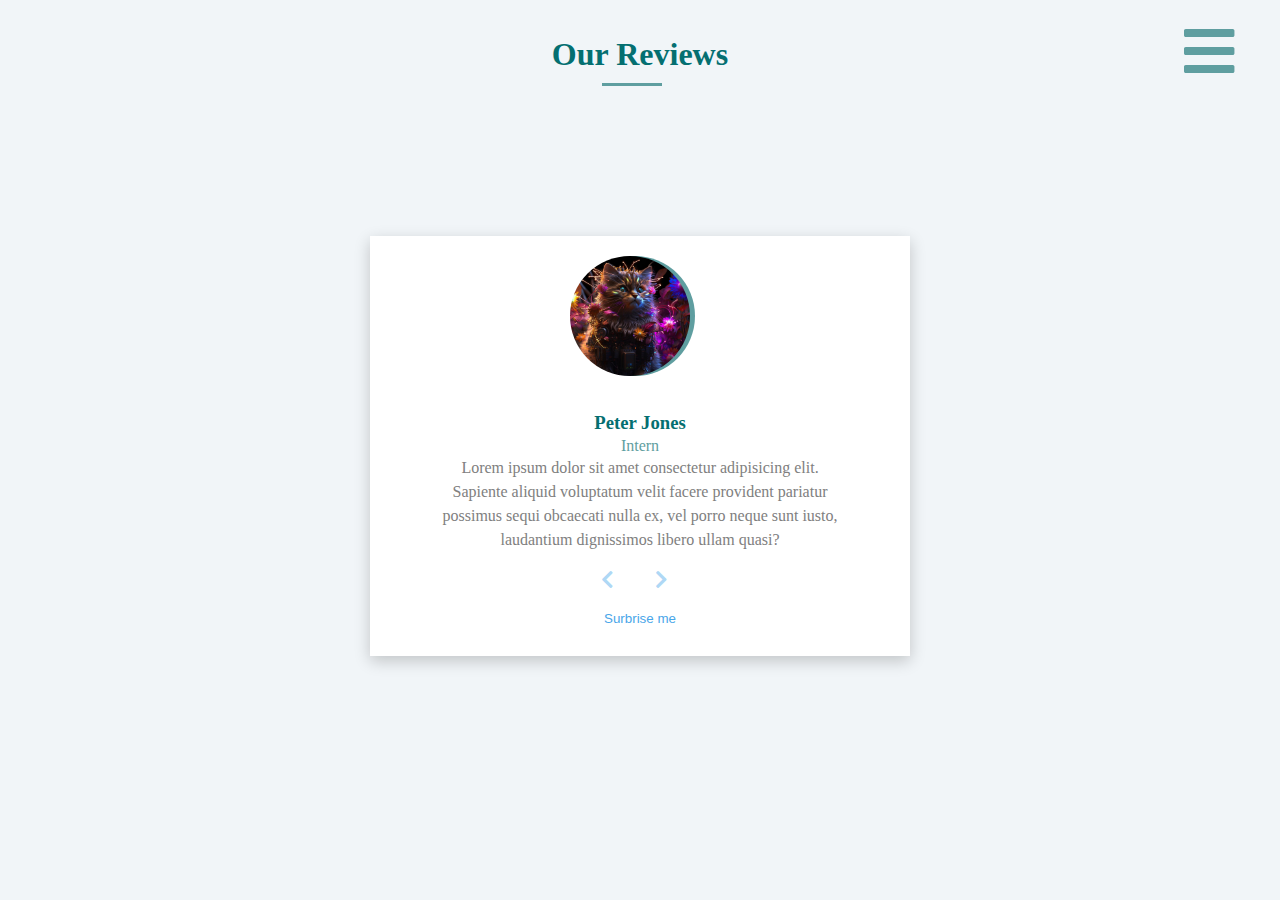
==== index.html @ 0b145a95 "Add files via upload" ====
<!DOCTYPE html>
<html lang="en">
  <head>
    <meta charset="UTF-8" />
    <meta name="viewport" content="width=device-width, initial-scale=1.0" />
    <title>reviews</title>
    <link
      rel="stylesheet"
      href="https://cdnjs.cloudflare.com/ajax/libs/font-awesome/5.14.0/css/all.min.css"
    />
    <link rel="stylesheet" href="style.css" />
  </head>
  <body>
    <button class="sidebar-burger-menu">
      <i class="fas fa-bars"></i>
    </button>

    <div class="sidebar">
      <div class="sidebar-container">
        <div>
          <img class="logo" src="../logo.png" alt="" />
          <button class="close-btn"><i class="fas fa-times"></i></button>
        </div>
        <ul class="links">
          <li class="home-sidebar">
            <a a href="index.html" class="home">Home</a>
          </li>
          <li class="about-sidebar">
            <a class="about">About</a>
          </li>
          <li class="project-sidebar">
            <a href="QA.html" class="project">Q&A section</a>
          </li>
          <li class="contact-sidebar">
            <a class="contact">Contact</a>
          </li>
        </ul>
      </div>
    </div>

    <h1 class="our-reviews">Our Reviews</h1>
    <div class="line"></div>

    <div class="box-reviews">
      <img class="photo" src="../imgs/review1.jpeg" alt="" />
      <div class="circle"></div>
      <h3 class="name">Peter Jones</h3>
      <h4 class="job-title">Intern</h4>
      <p class="paragraph">
        Lorem ipsum dolor sit amet consectetur adipisicing elit. Sapiente
        aliquid voluptatum velit facere provident pariatur possimus sequi
        obcaecati nulla ex, vel porro neque sunt iusto, laudantium dignissimos
        libero ullam quasi?
      </p>
      <button class="left-arrow">
        <i class="fas fa-chevron-left"></i>
      </button>

      <button class="right-arrow">
        <i class="fas fa-chevron-right"></i>
      </button>

      <button class="surprise">Surbrise me</button>
    </div>

    <script src="script.js"></script>
  </body>
</html>
---- style.css ----
:root {
  --primarycolor: rgb(4, 111, 113);
  --secondryColor: cadetblue;
  --dark-shadow: 0 5px 15px rgba(0, 0, 0, 0.2);
}
body {
  background-color: hsl(210, 36%, 96%);
  margin: 0;
  line-height: 1.5;
}
.container {
  /* to make padding works even in mobile size screens */
  padding-right: 15px;
  padding-left: 15px;
  /* to set all elements in the center verticlly */
  margin-right: auto;
  margin-left: auto;
  /* set the width for the container */
  width: 600px;
}
.container2 {
  /* to make padding works even in mobile size screens */
  padding-right: 15px;
  padding-left: 15px;
  
  /* to set all elements in the center verticlly */
  margin-right: auto;
  margin-left: auto;
  /* set the width for the container */
  width: 450px;
  
}

.box-reviews {
  width: 540px;
  height: 420px;
  background-color: white;
  box-shadow: 0 5px 15px rgba(0, 0, 0, 0.2);
  position: relative;
  text-align: center;
  margin-left: 50%;
  margin-top: 40vh;
  transform: translate(-50%, -50%);
}

.our-reviews, .general-questions-title {
  color: var(--primarycolor);
  text-align: center;
  margin: 30px;
  margin-bottom: 5px;
}

.line {
  width: 60px;
  height: 3px;
  background-color: var(--secondryColor);
  margin-left: 47%;
}

.circle {
  width: 120px;
  height: 120px;
  border-radius: 168484px;
  background-color: var(--secondryColor);
  position: absolute;
  top: 20px;
  left: 38%;
  z-index: 1;
}

.photo {
  width: 120px;
  height: 120px;
  border-radius: 168484px;
  /* background-color: var(--primarycolor); */
  position: absolute;
  top: 20px;
  left: 37%;
  z-index: 2;
}

.name {
  color: var(--primarycolor);
  position: absolute;
  left: 50%;
  top: 40%;
  transform: translate(-50%, -50%);
}

.job-title {
  color: var(--secondryColor);
  font-weight: lighter;
  position: absolute;
  left: 50%;
  top: 45%;
  transform: translate(-50%, -50%);
}

.paragraph {
  position: absolute;
  left: 50%;
  top: 60%;
  transform: translate(-50%, -50%);
  color: gray;
  width: 400px;
}

.left-arrow,
.right-arrow {
  color: #49a6e972;
  border: none;
  background: none;
  position: absolute;
  /* height: 80px; */
  font-size: 20px;
  top: 82%;
  transform: translate(-50%, -50%);
}

.left-arrow {
  left: 44%;
}

.right-arrow {
  left: 54%;
}

.left-arrow:hover,
.right-arrow:hover {
  color: var(--secondryColor);
  cursor: pointer;
}

.surprise {
  background-color: white;
  width: 90px;
  height: 28px;
  position: absolute;
  top: 91%;
  left: 50%;
  border-color: #49a6e9;
  transform: translate(-50%, -50%);
  color: #49a6e9;
}

.surprise:hover {
  cursor: pointer;
  background-color: #49a6e9;
  color: white;
  border-color: black;
}

/* sidebar design */
.sidebar {
  position: absolute;
  height: 100vh;
  width: 350px;
  margin: 0;
  padding: 0;
  left: 0;
  top: 0;
  background-color: white;
  transition: 600ms;
  transform: translate(-100%);
}
.sidebar-container {
  position: relative;
}
.sidebar-burger-menu {
  font-size: 24px;
  border-radius: 0;
  right: 60px;
  top: 40px;
  color: cadetblue;
}
.left-arrow,
.right-arrow,
.surprise,
.close-btn,
.sidebar-burger-menu {
  background-color: transparent;
  border: none;
  padding: 0;
  position: absolute;
}

.sidebar-burger-menu:hover {
  color: rgb(16, 243, 255);
  cursor: pointer;
}

.home-sidebar,
.project-sidebar,
.contact-sidebar,
.about-sidebar {
  position: absolute;
  top: 150px;
  left: 0px;
  height: 50px;
  width: 350px;
  list-style: none;
}
.about,
.home,
.contact,
.project {
  font-size: 22px;
  color: cadetblue;
  margin: 0;
  padding: 0;
  position: absolute;
  left: 20px;
  text-decoration: none;
  
}
.project-sidebar {
  top: 210px;
}
.about-sidebar {
  top: 270px;
}
.contact-sidebar {
  top: 330px;
}

.about-sidebar:hover {
  .about {
    transition: 800ms;
    color: white;
    left: 80px;
    font-weight: bold;
    cursor: pointer;
  }
  background-color: rgb(95, 158, 160);
}
.home-sidebar:hover {
  .home {
    transition: 800ms;
    color: white;
    left: 80px;
    font-weight: bold;
    cursor: pointer;
  }
  background-color: rgb(95, 158, 160);
}
.contact-sidebar:hover {
  .contact {
    transition: 800ms;
    color: white;
    left: 80px;
    font-weight: bold;
    cursor: pointer;
  }
  background-color: rgb(95, 158, 160);
}
.project-sidebar:hover {
  .project {
    transition: 800ms;
    color: white;
    left: 80px;
    font-weight: bold;
    cursor: pointer;
  }
  background-color: rgb(95, 158, 160);
}

.close-btn:hover {
  transform: rotate(360deg);
  transition: 1000ms;
  cursor: pointer;
}

.logo {
  position: absolute;
  width: 130px;
  height: 40px;
  top: 20px;
  left: 15px;
}

.close-btn {
  position: absolute;
  top: 20px;
  right: 15px;
  color: rgb(206, 14, 14);
  font-size: 22px;
  margin: 0;
  padding: 0;
}

.show-sidebar {
  transform: translate(0);
}

/* ------------------------------------------------------------------------------------ */
/* second page of the website */
/* QA section */

@import url("https://fonts.googleapis.com/css?family=Open+Sans|Roboto:400,700&display=swap");
.container {
  /* to make padding works even in mobile size screens */
  padding-right: 15px;
  padding-left: 15px;
  /* to set all elements in the center verticlly */
  margin-right: auto;
  margin-left: auto;
  /* set the width for the container */
  width: 450px;
}

.q-a {
  padding: 15px;
  padding-top: 2px;
  background-color: white;
  position: relative;
  padding-bottom: 15px;
  border-radius: 5%;
  margin-top: 40px;
}
.ans-text {
  margin: 0;
  padding: 0;
  padding-top: 8px;
  color: rgb(111, 111, 111);
  display: none;
}
.title-question {
  margin: 0;
  padding: 0;
  color: rgb(63, 63, 63);
}

.ans-text::after {
  width: 420px;
  height: 0.5px;
  background-color: gray;
  position: absolute;
  right: 15px;
  top: 57px;
  content: "";
}

.plus-icon,
.minus-icon {
  position: absolute;
  right: 15px;
  color: cadetblue;
  font-size: 18px;
  cursor: pointer;
  display: inline;
}

.minus-icon {
  z-index: -1;
}


.show-question {
  display: block;
}

button {
  padding: 0;
  margin: 0;
  background-color: transparent;
  border: none;
}
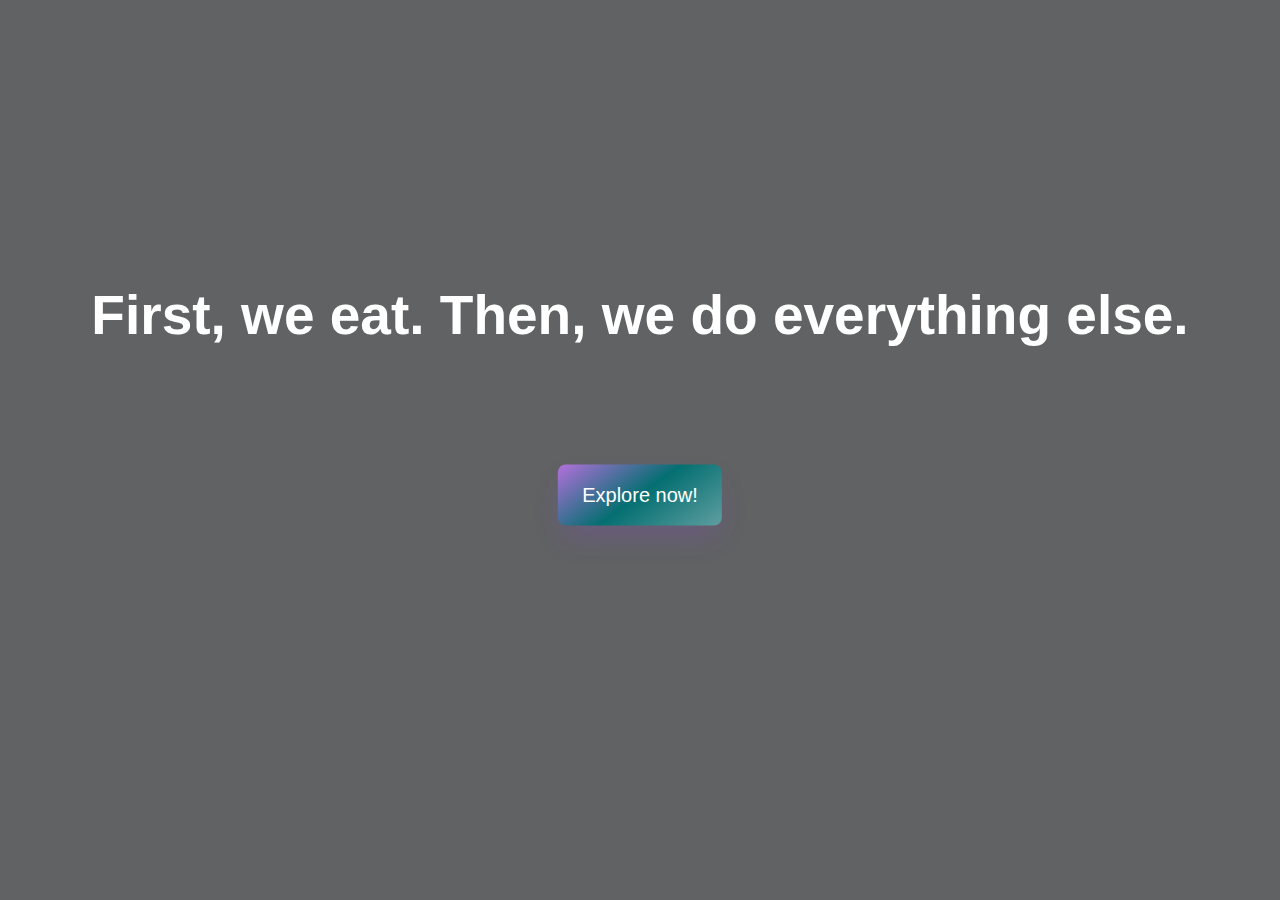
==== commit b1df6d38: "Add files via upload" ====
--- a/index.html
+++ b/index.html
@@ -3,65 +3,26 @@
   <head>
     <meta charset="UTF-8" />
     <meta name="viewport" content="width=device-width, initial-scale=1.0" />
-    <title>reviews</title>
-    <link
-      rel="stylesheet"
-      href="https://cdnjs.cloudflare.com/ajax/libs/font-awesome/5.14.0/css/all.min.css"
-    />
+    <title>Home</title>
     <link rel="stylesheet" href="style.css" />
+    <link rel="stylesheet" href="normalize.css" />
   </head>
   <body>
-    <button class="sidebar-burger-menu">
-      <i class="fas fa-bars"></i>
-    </button>
+    <div class="overlay">
+      <h1 class="home-qoute">First, we eat. Then, we do everything else.</h1>
+      <form action="menu.html">
+        <button class="explore-now">Explore now!</button>
+      </form>
+    </div>
+    <div class="background-home"></div>
+    
 
-    <div class="sidebar">
-      <div class="sidebar-container">
-        <div>
-          <img class="logo" src="../logo.png" alt="" />
-          <button class="close-btn"><i class="fas fa-times"></i></button>
-        </div>
-        <ul class="links">
-          <li class="home-sidebar">
-            <a a href="index.html" class="home">Home</a>
-          </li>
-          <li class="about-sidebar">
-            <a class="about">About</a>
-          </li>
-          <li class="project-sidebar">
-            <a href="QA.html" class="project">Q&A section</a>
-          </li>
-          <li class="contact-sidebar">
-            <a class="contact">Contact</a>
-          </li>
-        </ul>
-      </div>
-    </div>
 
-    <h1 class="our-reviews">Our Reviews</h1>
-    <div class="line"></div>
 
-    <div class="box-reviews">
-      <img class="photo" src="../imgs/review1.jpeg" alt="" />
-      <div class="circle"></div>
-      <h3 class="name">Peter Jones</h3>
-      <h4 class="job-title">Intern</h4>
-      <p class="paragraph">
-        Lorem ipsum dolor sit amet consectetur adipisicing elit. Sapiente
-        aliquid voluptatum velit facere provident pariatur possimus sequi
-        obcaecati nulla ex, vel porro neque sunt iusto, laudantium dignissimos
-        libero ullam quasi?
-      </p>
-      <button class="left-arrow">
-        <i class="fas fa-chevron-left"></i>
-      </button>
 
-      <button class="right-arrow">
-        <i class="fas fa-chevron-right"></i>
-      </button>
 
-      <button class="surprise">Surbrise me</button>
-    </div>
+
+
 
     <script src="script.js"></script>
   </body>
--- a/style.css
+++ b/style.css
@@ -22,13 +22,12 @@
   /* to make padding works even in mobile size screens */
   padding-right: 15px;
   padding-left: 15px;
-  
+
   /* to set all elements in the center verticlly */
   margin-right: auto;
   margin-left: auto;
   /* set the width for the container */
   width: 450px;
-  
 }
 
 .box-reviews {
@@ -40,10 +39,11 @@
   text-align: center;
   margin-left: 50%;
   margin-top: 40vh;
+  margin-bottom: 0;
   transform: translate(-50%, -50%);
 }
 
-.our-reviews, .general-questions-title {
+.title-for-page {
   color: var(--primarycolor);
   text-align: center;
   margin: 30px;
@@ -162,6 +162,7 @@
   background-color: white;
   transition: 600ms;
   transform: translate(-100%);
+  z-index: 1;
 }
 .sidebar-container {
   position: relative;
@@ -211,7 +212,6 @@
   position: absolute;
   left: 20px;
   text-decoration: none;
-  
 }
 .project-sidebar {
   top: 210px;
@@ -354,7 +354,6 @@
   z-index: -1;
 }
 
-
 .show-question {
   display: block;
 }
@@ -365,3 +364,266 @@
   background-color: transparent;
   border: none;
 }
+
+/* start design for third page home-page */
+
+.background-home {
+  background-image: url("food.jpeg");
+  background-size: cover;
+  background-repeat: no-repeat;
+  background-position: center center;
+  overflow: hidden;
+  height: 100vh;
+  z-index: -2;
+}
+
+.overlay {
+  position: absolute;
+  left: 0;
+  top: 0;
+  width: 100%;
+  height: 100%;
+  background-color: rgb(0 0 0 / 60%);
+}
+
+.home-qoute {
+  color: white;
+  font-weight: bolder;
+  position: absolute;
+  font-size: 55px;
+  width: max-content;
+  font-family: "Trebuchet MS", "Lucida Sans Unicode", "Lucida Grande",
+    "Lucida Sans", Arial, sans-serif;
+  right: 50%;
+  top: 35%;
+  transform: translate(50%, -50%);
+  margin: 0;
+  padding: 0;
+}
+
+.explore-now {
+  align-items: center;
+  background-image: linear-gradient(
+    144deg,
+    #b470dc,
+    var(--primarycolor),
+    var(--secondryColor)
+  );
+  border: 0;
+  border-radius: 8px;
+  box-shadow: rgba(151, 65, 252, 0.2) 0 15px 30px -5px;
+  /* box-sizing: border-box; */
+  color: #ffffff;
+  font-family: "Trebuchet MS", "Lucida Sans Unicode", "Lucida Grande",
+    "Lucida Sans", Arial, sans-serif;
+  font-size: 20px;
+  padding: 19px 24px;
+  cursor: pointer;
+  position: absolute;
+  right: 50%;
+  top: 55%;
+  transform: translate(50%, -50%);
+  transition: 500ms;
+}
+.explore-now:hover,
+.all:hover,
+.dinner:hover,
+.drinks:hover,
+.breakfast:hover {
+  font-size: 28px;
+}
+
+/* Style for fourth page */
+
+.food1,
+.food2,
+.food3,
+.food4,
+.food5,
+.food6,
+.food7,
+.food8,
+.food9,
+.overlay-food {
+  width: 380px;
+  height: 250px;
+  border-radius: 15px;
+}
+
+.food1,
+.food2,
+.food3,
+.food4,
+.food5,
+.food6,
+.food7,
+.food8,
+.food9 {
+  background-size: cover;
+  background-repeat: no-repeat;
+  background-position: center;
+  overflow: hidden;
+  position: absolute;
+  z-index: -1;
+}
+
+/* food photos */
+.food1 {
+  background-image: url("dinner/dinner1.jpg");
+}
+.food2 {
+  background-image: url("breakfast/breakfast1.jpg");
+}
+.food3 {
+  background-image: url("drinks/drinks1.jpg");
+}
+.food4 {
+  background-image: url("breakfast/breakfast2.jpg");
+}
+.food5 {
+  background-image: url("drinks/drinks2.jpg");
+}
+.food6 {
+  background-image: url("dinner/dinner2.jpg");
+}
+.food7 {
+  background-image: url("dinner/dinner3.jpg");
+}
+.food8 {
+  background-image: url("drinks/drinks3.jpg");
+}
+.food9 {
+  background-image: url("breakfast/breakfast3.jpg");
+}
+/* food photos */
+.overlay-food {
+  background-color: rgba(0, 0, 0, 0.6);
+  position: relative;
+  /* z-index: -1; */
+}
+
+.food-title,
+.food-des {
+  color: white;
+  font-family: Arial, Helvetica, sans-serif;
+  left: 25px;
+  transition-duration: 1000ms;
+}
+.food-price {
+  color: white;
+  font-size: 24px;
+  font-weight: bolder;
+}
+.food-des {
+  display: none;
+  position: absolute;
+  left: 25px;
+  top: 225px;
+  font-size: 17px;
+  width: 350px;
+}
+
+.food-title {
+  position: absolute;
+  top: 80px;
+  left: 50%;
+  transform: translate(-50%);
+  font-weight: bolder;
+}
+.overlay-food:hover {
+  .food-title {
+    top: 40px;
+  }
+  .food-des {
+    top: 100px;
+    display: block;
+  }
+}
+.content-food {
+  position: relative;
+  width: 380px;
+  height: 250px;
+}
+
+.food-flex,
+.food-flex1 {
+  display: flex;
+  justify-content: space-around;
+  margin-top: 50px;
+}
+.food-flex1 {
+  margin-top: 50px;
+}
+.container-flex-food {
+  /* to make padding works even in mobile size screens */
+  padding-right: 15px;
+  padding-left: 15px;
+  /* to set all elements in the center verticlly */
+  margin-right: auto;
+  margin-left: auto;
+  /* set the width for the container */
+  width: 1200px;
+}
+
+.all,
+.dinner,
+.drinks,
+.breakfast {
+  background-image: linear-gradient(
+    144deg,
+    #b470dc,
+    var(--primarycolor),
+    var(--secondryColor)
+  );
+  border: 0;
+  border-radius: 8px;
+  box-shadow: rgba(151, 65, 252, 0.2) 0 15px 30px -5px;
+  box-sizing: border-box;
+  color: #ffffff;
+  font-family: "Trebuchet MS", "Lucida Sans Unicode", "Lucida Grande",
+    "Lucida Sans", Arial, sans-serif;
+  font-size: 20px;
+  padding: 19px 24px;
+  cursor: pointer;
+  transition: 500ms;
+  /* position: absolute; */
+}
+
+.contact-section {
+  margin-top: 50px;
+  background-color: rgb(220, 220, 220);
+  text-align: center;
+  /* width: 100vh; */
+}
+
+.feel-free {
+  font-size: 35px;
+  font-weight: bolder;
+  font-family: var(--mainFont);
+  color: rgb(36, 62, 63);
+  letter-spacing: -2px;
+}
+
+.link {
+  font-size: 30px;
+  font-weight: 800;
+  color: cadetblue;
+  text-decoration: none;
+}
+
+.footer {
+  height: 80px;
+  background-color: #2c4755;
+  text-align: center;
+}
+.footer p {
+  color: white;
+  font-size: 18px;
+  font-family: var(--mainFont);
+  padding-top: 25px;
+}
+.contact-me {
+  margin-top: 80px;
+  margin-bottom: 80px;
+  text-align: center;
+}
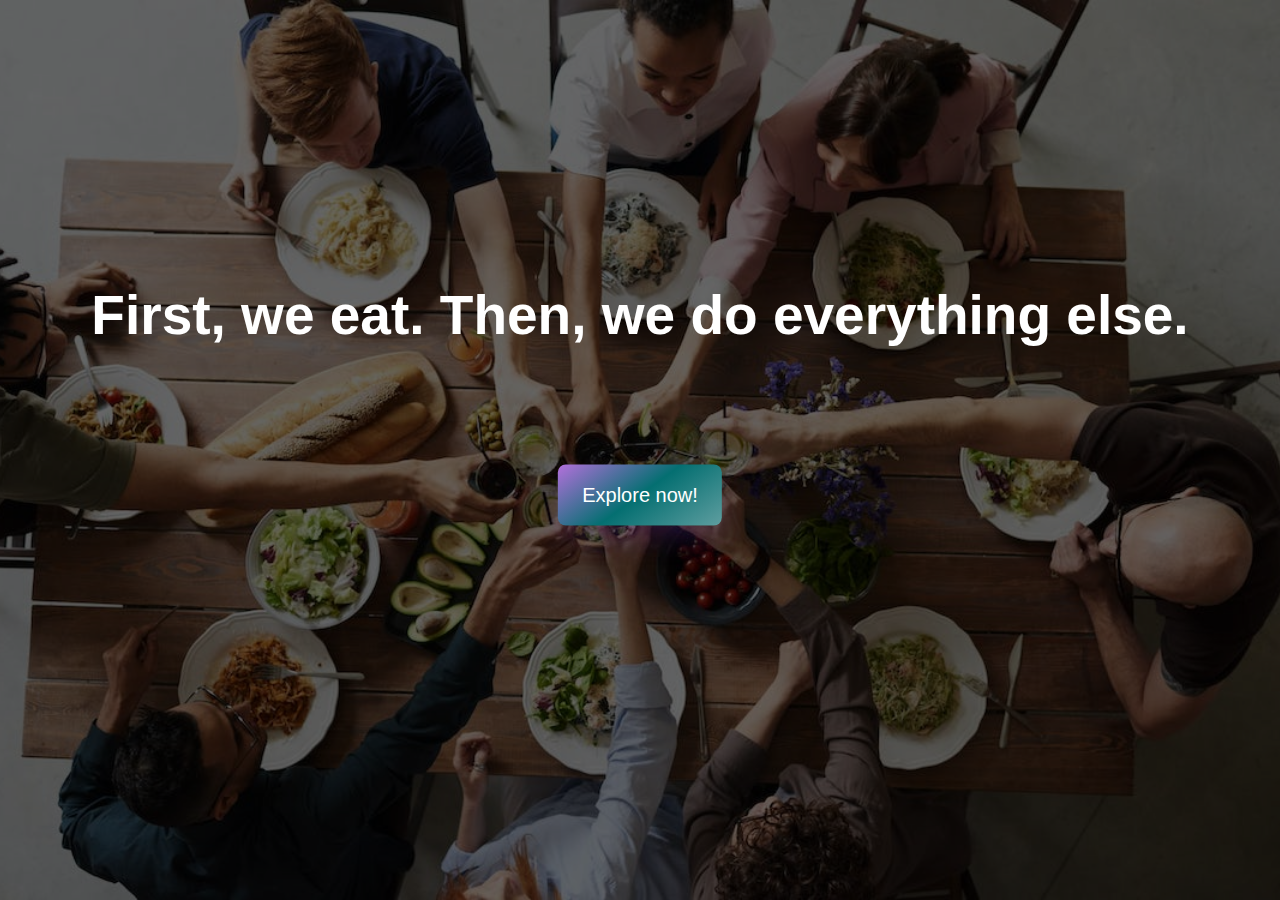
==== commit bf2d4332: "lazy loadin add" ====
--- a/index.html
+++ b/index.html
@@ -1,29 +1,29 @@
-<!DOCTYPE html>
-<html lang="en">
-  <head>
-    <meta charset="UTF-8" />
-    <meta name="viewport" content="width=device-width, initial-scale=1.0" />
-    <title>Home</title>
-    <link rel="stylesheet" href="style.css" />
-    <link rel="stylesheet" href="normalize.css" />
-  </head>
-  <body>
-    <div class="overlay">
-      <h1 class="home-qoute">First, we eat. Then, we do everything else.</h1>
-      <form action="menu.html">
-        <button class="explore-now">Explore now!</button>
-      </form>
-    </div>
-    <div class="background-home"></div>
-    
-
-
-
-
-
-
-
-
-    <script src="script.js"></script>
-  </body>
-</html>
+<!DOCTYPE html>
+<html lang="en">
+  <head>
+    <meta charset="UTF-8" />
+    <meta name="viewport" content="width=device-width, initial-scale=1.0" />
+    <title>Home</title>
+    <link rel="stylesheet" href="style.css" />
+    <link rel="stylesheet" href="normalize.css" />
+  </head>
+  <body>
+    <div class="overlay">
+      <h1 class="home-qoute">First, we eat. Then, we do everything else.</h1>
+      <form action="menu.html">
+        <button class="explore-now">Explore now!</button>
+      </form>
+    </div>
+    <div class="background-home"></div>
+    
+
+
+
+
+
+
+
+
+    <script src="script.js"></script>
+  </body>
+</html>
--- a/style.css
+++ b/style.css
@@ -1,629 +1,632 @@
-:root {
-  --primarycolor: rgb(4, 111, 113);
-  --secondryColor: cadetblue;
-  --dark-shadow: 0 5px 15px rgba(0, 0, 0, 0.2);
-}
-body {
-  background-color: hsl(210, 36%, 96%);
-  margin: 0;
-  line-height: 1.5;
-}
-.container {
-  /* to make padding works even in mobile size screens */
-  padding-right: 15px;
-  padding-left: 15px;
-  /* to set all elements in the center verticlly */
-  margin-right: auto;
-  margin-left: auto;
-  /* set the width for the container */
-  width: 600px;
-}
-.container2 {
-  /* to make padding works even in mobile size screens */
-  padding-right: 15px;
-  padding-left: 15px;
-
-  /* to set all elements in the center verticlly */
-  margin-right: auto;
-  margin-left: auto;
-  /* set the width for the container */
-  width: 450px;
-}
-
-.box-reviews {
-  width: 540px;
-  height: 420px;
-  background-color: white;
-  box-shadow: 0 5px 15px rgba(0, 0, 0, 0.2);
-  position: relative;
-  text-align: center;
-  margin-left: 50%;
-  margin-top: 40vh;
-  margin-bottom: 0;
-  transform: translate(-50%, -50%);
-}
-
-.title-for-page {
-  color: var(--primarycolor);
-  text-align: center;
-  margin: 30px;
-  margin-bottom: 5px;
-}
-
-.line {
-  width: 60px;
-  height: 3px;
-  background-color: var(--secondryColor);
-  margin-left: 47%;
-}
-
-.circle {
-  width: 120px;
-  height: 120px;
-  border-radius: 168484px;
-  background-color: var(--secondryColor);
-  position: absolute;
-  top: 20px;
-  left: 38%;
-  z-index: 1;
-}
-
-.photo {
-  width: 120px;
-  height: 120px;
-  border-radius: 168484px;
-  /* background-color: var(--primarycolor); */
-  position: absolute;
-  top: 20px;
-  left: 37%;
-  z-index: 2;
-}
-
-.name {
-  color: var(--primarycolor);
-  position: absolute;
-  left: 50%;
-  top: 40%;
-  transform: translate(-50%, -50%);
-}
-
-.job-title {
-  color: var(--secondryColor);
-  font-weight: lighter;
-  position: absolute;
-  left: 50%;
-  top: 45%;
-  transform: translate(-50%, -50%);
-}
-
-.paragraph {
-  position: absolute;
-  left: 50%;
-  top: 60%;
-  transform: translate(-50%, -50%);
-  color: gray;
-  width: 400px;
-}
-
-.left-arrow,
-.right-arrow {
-  color: #49a6e972;
-  border: none;
-  background: none;
-  position: absolute;
-  /* height: 80px; */
-  font-size: 20px;
-  top: 82%;
-  transform: translate(-50%, -50%);
-}
-
-.left-arrow {
-  left: 44%;
-}
-
-.right-arrow {
-  left: 54%;
-}
-
-.left-arrow:hover,
-.right-arrow:hover {
-  color: var(--secondryColor);
-  cursor: pointer;
-}
-
-.surprise {
-  background-color: white;
-  width: 90px;
-  height: 28px;
-  position: absolute;
-  top: 91%;
-  left: 50%;
-  border-color: #49a6e9;
-  transform: translate(-50%, -50%);
-  color: #49a6e9;
-}
-
-.surprise:hover {
-  cursor: pointer;
-  background-color: #49a6e9;
-  color: white;
-  border-color: black;
-}
-
-/* sidebar design */
-.sidebar {
-  position: absolute;
-  height: 100vh;
-  width: 350px;
-  margin: 0;
-  padding: 0;
-  left: 0;
-  top: 0;
-  background-color: white;
-  transition: 600ms;
-  transform: translate(-100%);
-  z-index: 1;
-}
-.sidebar-container {
-  position: relative;
-}
-.sidebar-burger-menu {
-  font-size: 24px;
-  border-radius: 0;
-  right: 60px;
-  top: 40px;
-  color: cadetblue;
-}
-.left-arrow,
-.right-arrow,
-.surprise,
-.close-btn,
-.sidebar-burger-menu {
-  background-color: transparent;
-  border: none;
-  padding: 0;
-  position: absolute;
-}
-
-.sidebar-burger-menu:hover {
-  color: rgb(16, 243, 255);
-  cursor: pointer;
-}
-
-.home-sidebar,
-.project-sidebar,
-.contact-sidebar,
-.about-sidebar {
-  position: absolute;
-  top: 150px;
-  left: 0px;
-  height: 50px;
-  width: 350px;
-  list-style: none;
-}
-.about,
-.home,
-.contact,
-.project {
-  font-size: 22px;
-  color: cadetblue;
-  margin: 0;
-  padding: 0;
-  position: absolute;
-  left: 20px;
-  text-decoration: none;
-}
-.project-sidebar {
-  top: 210px;
-}
-.about-sidebar {
-  top: 270px;
-}
-.contact-sidebar {
-  top: 330px;
-}
-
-.about-sidebar:hover {
-  .about {
-    transition: 800ms;
-    color: white;
-    left: 80px;
-    font-weight: bold;
-    cursor: pointer;
-  }
-  background-color: rgb(95, 158, 160);
-}
-.home-sidebar:hover {
-  .home {
-    transition: 800ms;
-    color: white;
-    left: 80px;
-    font-weight: bold;
-    cursor: pointer;
-  }
-  background-color: rgb(95, 158, 160);
-}
-.contact-sidebar:hover {
-  .contact {
-    transition: 800ms;
-    color: white;
-    left: 80px;
-    font-weight: bold;
-    cursor: pointer;
-  }
-  background-color: rgb(95, 158, 160);
-}
-.project-sidebar:hover {
-  .project {
-    transition: 800ms;
-    color: white;
-    left: 80px;
-    font-weight: bold;
-    cursor: pointer;
-  }
-  background-color: rgb(95, 158, 160);
-}
-
-.close-btn:hover {
-  transform: rotate(360deg);
-  transition: 1000ms;
-  cursor: pointer;
-}
-
-.logo {
-  position: absolute;
-  width: 130px;
-  height: 40px;
-  top: 20px;
-  left: 15px;
-}
-
-.close-btn {
-  position: absolute;
-  top: 20px;
-  right: 15px;
-  color: rgb(206, 14, 14);
-  font-size: 22px;
-  margin: 0;
-  padding: 0;
-}
-
-.show-sidebar {
-  transform: translate(0);
-}
-
-/* ------------------------------------------------------------------------------------ */
-/* second page of the website */
-/* QA section */
-
-@import url("https://fonts.googleapis.com/css?family=Open+Sans|Roboto:400,700&display=swap");
-.container {
-  /* to make padding works even in mobile size screens */
-  padding-right: 15px;
-  padding-left: 15px;
-  /* to set all elements in the center verticlly */
-  margin-right: auto;
-  margin-left: auto;
-  /* set the width for the container */
-  width: 450px;
-}
-
-.q-a {
-  padding: 15px;
-  padding-top: 2px;
-  background-color: white;
-  position: relative;
-  padding-bottom: 15px;
-  border-radius: 5%;
-  margin-top: 40px;
-}
-.ans-text {
-  margin: 0;
-  padding: 0;
-  padding-top: 8px;
-  color: rgb(111, 111, 111);
-  display: none;
-}
-.title-question {
-  margin: 0;
-  padding: 0;
-  color: rgb(63, 63, 63);
-}
-
-.ans-text::after {
-  width: 420px;
-  height: 0.5px;
-  background-color: gray;
-  position: absolute;
-  right: 15px;
-  top: 57px;
-  content: "";
-}
-
-.plus-icon,
-.minus-icon {
-  position: absolute;
-  right: 15px;
-  color: cadetblue;
-  font-size: 18px;
-  cursor: pointer;
-  display: inline;
-}
-
-.minus-icon {
-  z-index: -1;
-}
-
-.show-question {
-  display: block;
-}
-
-button {
-  padding: 0;
-  margin: 0;
-  background-color: transparent;
-  border: none;
-}
-
-/* start design for third page home-page */
-
-.background-home {
-  background-image: url("food.jpeg");
-  background-size: cover;
-  background-repeat: no-repeat;
-  background-position: center center;
-  overflow: hidden;
-  height: 100vh;
-  z-index: -2;
-}
-
-.overlay {
-  position: absolute;
-  left: 0;
-  top: 0;
-  width: 100%;
-  height: 100%;
-  background-color: rgb(0 0 0 / 60%);
-}
-
-.home-qoute {
-  color: white;
-  font-weight: bolder;
-  position: absolute;
-  font-size: 55px;
-  width: max-content;
-  font-family: "Trebuchet MS", "Lucida Sans Unicode", "Lucida Grande",
-    "Lucida Sans", Arial, sans-serif;
-  right: 50%;
-  top: 35%;
-  transform: translate(50%, -50%);
-  margin: 0;
-  padding: 0;
-}
-
-.explore-now {
-  align-items: center;
-  background-image: linear-gradient(
-    144deg,
-    #b470dc,
-    var(--primarycolor),
-    var(--secondryColor)
-  );
-  border: 0;
-  border-radius: 8px;
-  box-shadow: rgba(151, 65, 252, 0.2) 0 15px 30px -5px;
-  /* box-sizing: border-box; */
-  color: #ffffff;
-  font-family: "Trebuchet MS", "Lucida Sans Unicode", "Lucida Grande",
-    "Lucida Sans", Arial, sans-serif;
-  font-size: 20px;
-  padding: 19px 24px;
-  cursor: pointer;
-  position: absolute;
-  right: 50%;
-  top: 55%;
-  transform: translate(50%, -50%);
-  transition: 500ms;
-}
-.explore-now:hover,
-.all:hover,
-.dinner:hover,
-.drinks:hover,
-.breakfast:hover {
-  font-size: 28px;
-}
-
-/* Style for fourth page */
-
-.food1,
-.food2,
-.food3,
-.food4,
-.food5,
-.food6,
-.food7,
-.food8,
-.food9,
-.overlay-food {
-  width: 380px;
-  height: 250px;
-  border-radius: 15px;
-}
-
-.food1,
-.food2,
-.food3,
-.food4,
-.food5,
-.food6,
-.food7,
-.food8,
-.food9 {
-  background-size: cover;
-  background-repeat: no-repeat;
-  background-position: center;
-  overflow: hidden;
-  position: absolute;
-  z-index: -1;
-}
-
-/* food photos */
-.food1 {
-  background-image: url("dinner/dinner1.jpg");
-}
-.food2 {
-  background-image: url("breakfast/breakfast1.jpg");
-}
-.food3 {
-  background-image: url("drinks/drinks1.jpg");
-}
-.food4 {
-  background-image: url("breakfast/breakfast2.jpg");
-}
-.food5 {
-  background-image: url("drinks/drinks2.jpg");
-}
-.food6 {
-  background-image: url("dinner/dinner2.jpg");
-}
-.food7 {
-  background-image: url("dinner/dinner3.jpg");
-}
-.food8 {
-  background-image: url("drinks/drinks3.jpg");
-}
-.food9 {
-  background-image: url("breakfast/breakfast3.jpg");
-}
-/* food photos */
-.overlay-food {
-  background-color: rgba(0, 0, 0, 0.6);
-  position: relative;
-  /* z-index: -1; */
-}
-
-.food-title,
-.food-des {
-  color: white;
-  font-family: Arial, Helvetica, sans-serif;
-  left: 25px;
-  transition-duration: 1000ms;
-}
-.food-price {
-  color: white;
-  font-size: 24px;
-  font-weight: bolder;
-}
-.food-des {
-  display: none;
-  position: absolute;
-  left: 25px;
-  top: 225px;
-  font-size: 17px;
-  width: 350px;
-}
-
-.food-title {
-  position: absolute;
-  top: 80px;
-  left: 50%;
-  transform: translate(-50%);
-  font-weight: bolder;
-}
-.overlay-food:hover {
-  .food-title {
-    top: 40px;
-  }
-  .food-des {
-    top: 100px;
-    display: block;
-  }
-}
-.content-food {
-  position: relative;
-  width: 380px;
-  height: 250px;
-}
-
-.food-flex,
-.food-flex1 {
-  display: flex;
-  justify-content: space-around;
-  margin-top: 50px;
-}
-.food-flex1 {
-  margin-top: 50px;
-}
-.container-flex-food {
-  /* to make padding works even in mobile size screens */
-  padding-right: 15px;
-  padding-left: 15px;
-  /* to set all elements in the center verticlly */
-  margin-right: auto;
-  margin-left: auto;
-  /* set the width for the container */
-  width: 1200px;
-}
-
-.all,
-.dinner,
-.drinks,
-.breakfast {
-  background-image: linear-gradient(
-    144deg,
-    #b470dc,
-    var(--primarycolor),
-    var(--secondryColor)
-  );
-  border: 0;
-  border-radius: 8px;
-  box-shadow: rgba(151, 65, 252, 0.2) 0 15px 30px -5px;
-  box-sizing: border-box;
-  color: #ffffff;
-  font-family: "Trebuchet MS", "Lucida Sans Unicode", "Lucida Grande",
-    "Lucida Sans", Arial, sans-serif;
-  font-size: 20px;
-  padding: 19px 24px;
-  cursor: pointer;
-  transition: 500ms;
-  /* position: absolute; */
-}
-
-.contact-section {
-  margin-top: 50px;
-  background-color: rgb(220, 220, 220);
-  text-align: center;
-  /* width: 100vh; */
-}
-
-.feel-free {
-  font-size: 35px;
-  font-weight: bolder;
-  font-family: var(--mainFont);
-  color: rgb(36, 62, 63);
-  letter-spacing: -2px;
-}
-
-.link {
-  font-size: 30px;
-  font-weight: 800;
-  color: cadetblue;
-  text-decoration: none;
-}
-
-.footer {
-  height: 80px;
-  background-color: #2c4755;
-  text-align: center;
-}
-.footer p {
-  color: white;
-  font-size: 18px;
-  font-family: var(--mainFont);
-  padding-top: 25px;
-}
-.contact-me {
-  margin-top: 80px;
-  margin-bottom: 80px;
-  text-align: center;
-}
+:root {
+  --primarycolor: rgb(4, 111, 113);
+  --secondryColor: cadetblue;
+  --dark-shadow: 0 5px 15px rgba(0, 0, 0, 0.2);
+}
+body {
+  background-color: hsl(210, 36%, 96%);
+  margin: 0;
+  line-height: 1.5;
+}
+.container {
+  /* to make padding works even in mobile size screens */
+  padding-right: 15px;
+  padding-left: 15px;
+  /* to set all elements in the center verticlly */
+  margin-right: auto;
+  margin-left: auto;
+  /* set the width for the container */
+  width: 600px;
+}
+.container2 {
+  /* to make padding works even in mobile size screens */
+  padding-right: 15px;
+  padding-left: 15px;
+
+  /* to set all elements in the center verticlly */
+  margin-right: auto;
+  margin-left: auto;
+  /* set the width for the container */
+  width: 450px;
+}
+
+.box-reviews {
+  width: 540px;
+  height: 420px;
+  background-color: white;
+  box-shadow: 0 5px 15px rgba(0, 0, 0, 0.2);
+  position: relative;
+  text-align: center;
+  margin-left: 50%;
+  margin-top: 40vh;
+  margin-bottom: 0;
+  transform: translate(-50%, -50%);
+}
+
+.title-for-page {
+  color: var(--primarycolor);
+  text-align: center;
+  margin: 30px;
+  margin-bottom: 5px;
+}
+
+.line {
+  width: 60px;
+  height: 3px;
+  background-color: var(--secondryColor);
+  margin-left: 47%;
+}
+
+.circle {
+  width: 120px;
+  height: 120px;
+  border-radius: 168484px;
+  background-color: var(--secondryColor);
+  position: absolute;
+  top: 20px;
+  left: 38%;
+  z-index: 1;
+}
+
+.photo {
+  width: 120px;
+  height: 120px;
+  border-radius: 168484px;
+  /* background-color: var(--primarycolor); */
+  position: absolute;
+  top: 20px;
+  left: 37%;
+  z-index: 2;
+}
+
+.name {
+  color: var(--primarycolor);
+  position: absolute;
+  left: 50%;
+  top: 40%;
+  transform: translate(-50%, -50%);
+}
+
+.job-title {
+  color: var(--secondryColor);
+  font-weight: lighter;
+  position: absolute;
+  left: 50%;
+  top: 45%;
+  transform: translate(-50%, -50%);
+}
+
+.paragraph {
+  position: absolute;
+  left: 50%;
+  top: 60%;
+  transform: translate(-50%, -50%);
+  color: gray;
+  width: 400px;
+}
+
+.left-arrow,
+.right-arrow {
+  color: #49a6e972;
+  border: none;
+  background: none;
+  position: absolute;
+  /* height: 80px; */
+  font-size: 20px;
+  top: 82%;
+  transform: translate(-50%, -50%);
+}
+
+.left-arrow {
+  left: 44%;
+}
+
+.right-arrow {
+  left: 54%;
+}
+
+.left-arrow:hover,
+.right-arrow:hover {
+  color: var(--secondryColor);
+  cursor: pointer;
+}
+
+.surprise {
+  background-color: white;
+  width: 90px;
+  height: 28px;
+  position: absolute;
+  top: 91%;
+  left: 50%;
+  border-color: #49a6e9;
+  transform: translate(-50%, -50%);
+  color: #49a6e9;
+}
+
+.surprise:hover {
+  cursor: pointer;
+  background-color: #49a6e9;
+  color: white;
+  border-color: black;
+}
+
+/* sidebar design */
+.sidebar {
+  position: absolute;
+  height: 100vh;
+  width: 350px;
+  margin: 0;
+  padding: 0;
+  left: 0;
+  top: 0;
+  background-color: white;
+  transition: 600ms;
+  transform: translate(-100%);
+  z-index: 1;
+}
+.sidebar-container {
+  position: relative;
+}
+.sidebar-burger-menu {
+  font-size: 24px;
+  border-radius: 0;
+  right: 60px;
+  top: 40px;
+  color: cadetblue;
+}
+.left-arrow,
+.right-arrow,
+.surprise,
+.close-btn,
+.sidebar-burger-menu {
+  background-color: transparent;
+  border: none;
+  padding: 0;
+  position: absolute;
+}
+
+.sidebar-burger-menu:hover {
+  color: rgb(16, 243, 255);
+  cursor: pointer;
+}
+
+.home-sidebar,
+.project-sidebar,
+.contact-sidebar,
+.about-sidebar {
+  position: absolute;
+  top: 150px;
+  left: 0px;
+  height: 50px;
+  width: 350px;
+  list-style: none;
+}
+.about,
+.home,
+.contact,
+.project {
+  font-size: 22px;
+  color: cadetblue;
+  margin: 0;
+  padding: 0;
+  position: absolute;
+  left: 20px;
+  text-decoration: none;
+}
+.project-sidebar {
+  top: 210px;
+}
+.about-sidebar {
+  top: 270px;
+}
+.contact-sidebar {
+  top: 330px;
+}
+
+.about-sidebar:hover {
+  .about {
+    transition: 800ms;
+    color: white;
+    left: 80px;
+    font-weight: bold;
+    cursor: pointer;
+  }
+  background-color: rgb(95, 158, 160);
+}
+.home-sidebar:hover {
+  .home {
+    transition: 800ms;
+    color: white;
+    left: 80px;
+    font-weight: bold;
+    cursor: pointer;
+  }
+  background-color: rgb(95, 158, 160);
+}
+.contact-sidebar:hover {
+  .contact {
+    transition: 800ms;
+    color: white;
+    left: 80px;
+    font-weight: bold;
+    cursor: pointer;
+  }
+  background-color: rgb(95, 158, 160);
+}
+.project-sidebar:hover {
+  .project {
+    transition: 800ms;
+    color: white;
+    left: 80px;
+    font-weight: bold;
+    cursor: pointer;
+  }
+  background-color: rgb(95, 158, 160);
+}
+
+.close-btn:hover {
+  transform: rotate(360deg);
+  transition: 1000ms;
+  cursor: pointer;
+}
+
+.logo {
+  position: absolute;
+  width: 130px;
+  height: 40px;
+  top: 20px;
+  left: 15px;
+}
+
+.close-btn {
+  position: absolute;
+  top: 20px;
+  right: 15px;
+  color: rgb(206, 14, 14);
+  font-size: 22px;
+  margin: 0;
+  padding: 0;
+}
+
+.show-sidebar {
+  transform: translate(0);
+}
+
+/* ------------------------------------------------------------------------------------ */
+/* second page of the website */
+/* QA section */
+
+@import url("https://fonts.googleapis.com/css?family=Open+Sans|Roboto:400,700&display=swap");
+.container {
+  /* to make padding works even in mobile size screens */
+  padding-right: 15px;
+  padding-left: 15px;
+  /* to set all elements in the center verticlly */
+  margin-right: auto;
+  margin-left: auto;
+  /* set the width for the container */
+  width: 450px;
+}
+
+.q-a {
+  padding: 15px;
+  padding-top: 2px;
+  background-color: white;
+  position: relative;
+  padding-bottom: 15px;
+  border-radius: 5%;
+  margin-top: 40px;
+}
+.ans-text {
+  margin: 0;
+  padding: 0;
+  padding-top: 8px;
+  color: rgb(111, 111, 111);
+  display: none;
+}
+.title-question {
+  margin: 0;
+  padding: 0;
+  color: rgb(63, 63, 63);
+}
+
+.ans-text::after {
+  width: 420px;
+  height: 0.5px;
+  background-color: gray;
+  position: absolute;
+  right: 15px;
+  top: 57px;
+  content: "";
+}
+
+.plus-icon,
+.minus-icon {
+  position: absolute;
+  right: 15px;
+  color: cadetblue;
+  font-size: 18px;
+  cursor: pointer;
+  display: inline;
+}
+
+.minus-icon {
+  z-index: -1;
+}
+
+.show-question {
+  display: block;
+}
+
+button {
+  padding: 0;
+  margin: 0;
+  background-color: transparent;
+  border: none;
+}
+
+/* start design for third page home-page */
+
+.background-home {
+  background-image: url("food.jpeg");
+  background-size: cover;
+  background-repeat: no-repeat;
+  background-position: center center;
+  overflow: hidden;
+  height: 100vh;
+  z-index: -2;
+}
+
+.overlay {
+  position: absolute;
+  left: 0;
+  top: 0;
+  width: 100%;
+  height: 100%;
+  background-color: rgb(0 0 0 / 60%);
+}
+
+.home-qoute {
+  color: white;
+  font-weight: bolder;
+  position: absolute;
+  font-size: 55px;
+  width: max-content;
+  font-family: "Trebuchet MS", "Lucida Sans Unicode", "Lucida Grande",
+    "Lucida Sans", Arial, sans-serif;
+  right: 50%;
+  top: 35%;
+  transform: translate(50%, -50%);
+  margin: 0;
+  padding: 0;
+}
+
+.explore-now {
+  align-items: center;
+  background-image: linear-gradient(
+    144deg,
+    #b470dc,
+    var(--primarycolor),
+    var(--secondryColor)
+  );
+  border: 0;
+  border-radius: 8px;
+  box-shadow: rgba(151, 65, 252, 0.2) 0 15px 30px -5px;
+  /* box-sizing: border-box; */
+  color: #ffffff;
+  font-family: "Trebuchet MS", "Lucida Sans Unicode", "Lucida Grande",
+    "Lucida Sans", Arial, sans-serif;
+  font-size: 20px;
+  padding: 19px 24px;
+  cursor: pointer;
+  position: absolute;
+  right: 50%;
+  top: 55%;
+  transform: translate(50%, -50%);
+  transition: 500ms;
+}
+.explore-now:hover,
+.all:hover,
+.dinner:hover,
+.drinks:hover,
+.breakfast:hover {
+  font-size: 28px;
+}
+
+/* Style for fourth page */
+
+.food1,
+.food2,
+.food3,
+.food4,
+.food5,
+.food6,
+.food7,
+.food8,
+.food9,
+.overlay-food {
+  width: 380px;
+  height: 250px;
+  border-radius: 15px;
+}
+
+.food1,
+.food2,
+.food3,
+.food4,
+.food5,
+.food6,
+.food7,
+.food8,
+.food9 {
+  background-size: cover;
+  background-repeat: no-repeat;
+  background-position: center;
+  overflow: hidden;
+  position: absolute;
+  z-index: -1;
+}
+
+/* food photos */
+.foodImg{
+  object-fit: cover;
+  position: absolute;
+  width: 100%;
+  height: 100%;
+}
+/* .food2 {
+  background-image: url("breakfast/breakfast1.jpg");
+}
+.food3 {
+  background-image: url("drinks/drinks1.jpg");
+}
+.food4 {
+  background-image: url("breakfast/breakfast2.jpg");
+}
+.food5 {
+  background-image: url("drinks/drinks2.jpg");
+}
+.food6 {
+  background-image: url("dinner/dinner2.jpg");
+}
+.food7 {
+  background-image: url("dinner/dinner3.jpg");
+}
+.food8 {
+  background-image: url("drinks/drinks3.jpg");
+}
+.food9 {
+  background-image: url("breakfast/breakfast3.jpg");
+} */
+/* food photos */
+.overlay-food {
+  background-color: rgba(0, 0, 0, 0.6);
+  position: relative;
+  /* z-index: -1; */
+}
+
+.food-title,
+.food-des {
+  color: white;
+  font-family: Arial, Helvetica, sans-serif;
+  left: 25px;
+  transition-duration: 1000ms;
+}
+.food-price {
+  color: white;
+  font-size: 24px;
+  font-weight: bolder;
+}
+.food-des {
+  display: none;
+  position: absolute;
+  left: 25px;
+  top: 225px;
+  font-size: 17px;
+  width: 350px;
+}
+
+.food-title {
+  position: absolute;
+  top: 80px;
+  left: 50%;
+  transform: translate(-50%);
+  font-weight: bolder;
+}
+.overlay-food:hover {
+  .food-title {
+    top: 40px;
+  }
+  .food-des {
+    top: 100px;
+    display: block;
+  }
+}
+.content-food {
+  position: relative;
+  width: 380px;
+  height: 250px;
+}
+
+.food-flex,
+.food-flex1 {
+  display: flex;
+  justify-content: space-around;
+  margin-top: 50px;
+}
+.food-flex1 {
+  margin-top: 50px;
+}
+.container-flex-food {
+  /* to make padding works even in mobile size screens */
+  padding-right: 15px;
+  padding-left: 15px;
+  /* to set all elements in the center verticlly */
+  margin-right: auto;
+  margin-left: auto;
+  /* set the width for the container */
+  width: 1200px;
+}
+
+.all,
+.dinner,
+.drinks,
+.breakfast {
+  background-image: linear-gradient(
+    144deg,
+    #b470dc,
+    var(--primarycolor),
+    var(--secondryColor)
+  );
+  border: 0;
+  border-radius: 8px;
+  box-shadow: rgba(151, 65, 252, 0.2) 0 15px 30px -5px;
+  box-sizing: border-box;
+  color: #ffffff;
+  font-family: "Trebuchet MS", "Lucida Sans Unicode", "Lucida Grande",
+    "Lucida Sans", Arial, sans-serif;
+  font-size: 20px;
+  padding: 19px 24px;
+  cursor: pointer;
+  transition: 500ms;
+  /* position: absolute; */
+}
+
+.contact-section {
+  margin-top: 50px;
+  background-color: rgb(220, 220, 220);
+  text-align: center;
+  /* width: 100vh; */
+}
+
+.feel-free {
+  font-size: 35px;
+  font-weight: bolder;
+  font-family: var(--mainFont);
+  color: rgb(36, 62, 63);
+  letter-spacing: -2px;
+}
+
+.link {
+  font-size: 30px;
+  font-weight: 800;
+  color: cadetblue;
+  text-decoration: none;
+}
+
+.footer {
+  height: 80px;
+  background-color: #2c4755;
+  text-align: center;
+}
+.footer p {
+  color: white;
+  font-size: 18px;
+  font-family: var(--mainFont);
+  padding-top: 25px;
+}
+.contact-me {
+  margin-top: 80px;
+  margin-bottom: 80px;
+  text-align: center;
+}
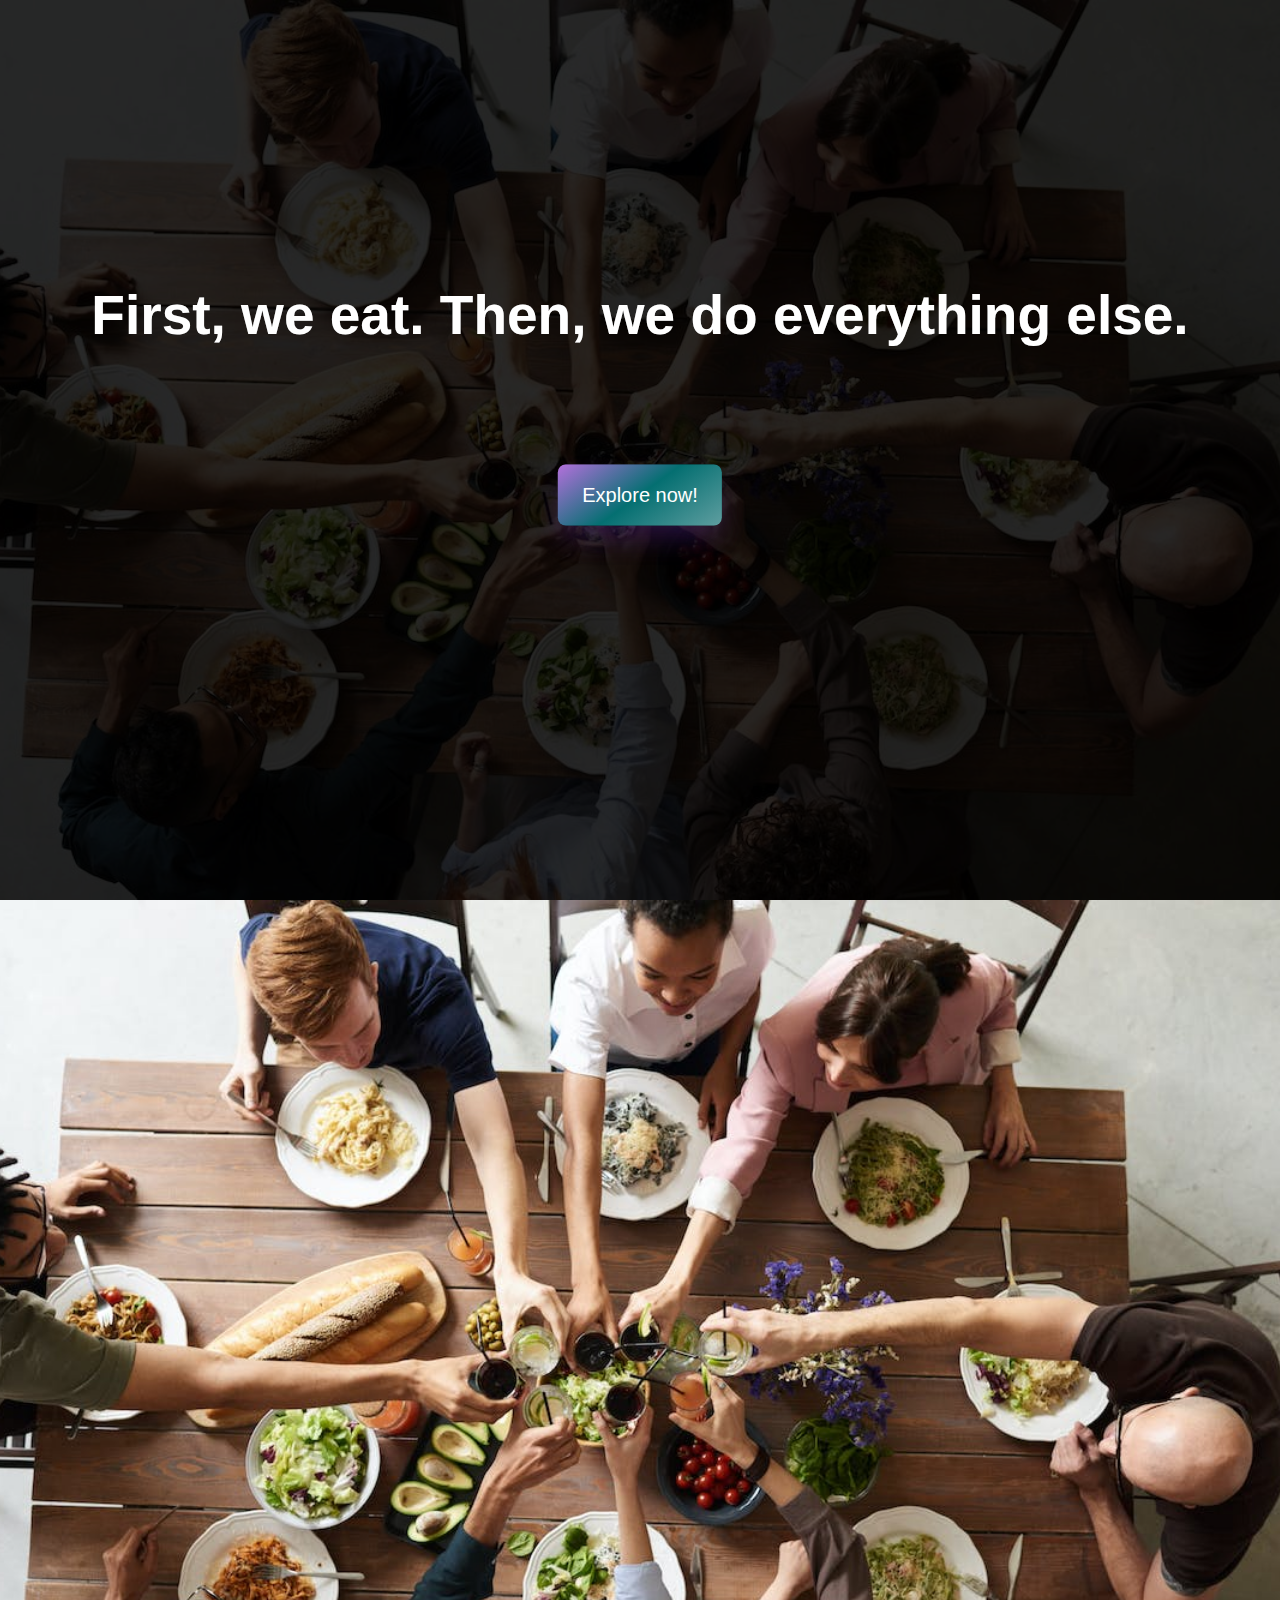
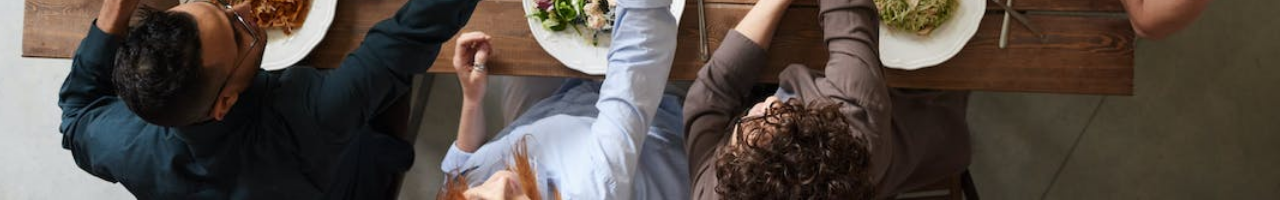
==== commit 09c85789: "adding lazy loading" ====
--- a/index.html
+++ b/index.html
@@ -27,3 +27,33 @@
     <script src="script.js"></script>
   </body>
 </html>
+
+<!DOCTYPE html>
+<html lang="en">
+  <head>
+    <meta charset="UTF-8" />
+    <meta name="viewport" content="width=device-width, initial-scale=1.0" />
+    <title>Home</title>
+    <link rel="stylesheet" href="style.css" />
+    <link rel="stylesheet" href="normalize.css" />
+  </head>
+  <body>
+    <div class="overlay">
+      <h1 class="home-qoute">First, we eat. Then, we do everything else.</h1>
+      <form action="menu.html">
+        <button class="explore-now">Explore now!</button>
+      </form>
+    </div>
+    <div class="background-home"></div>
+    
+
+
+
+
+
+
+
+
+    <script src="script.js"></script>
+  </body>
+</html>
--- a/style.css
+++ b/style.css
@@ -432,7 +432,6 @@
 .breakfast:hover {
   font-size: 28px;
 }
-
 /* Style for fourth page */
 
 .food1,
@@ -468,36 +467,13 @@
 }
 
 /* food photos */
-.foodImg{
+.foodImg {
   object-fit: cover;
   position: absolute;
   width: 100%;
   height: 100%;
 }
-/* .food2 {
-  background-image: url("breakfast/breakfast1.jpg");
-}
-.food3 {
-  background-image: url("drinks/drinks1.jpg");
-}
-.food4 {
-  background-image: url("breakfast/breakfast2.jpg");
-}
-.food5 {
-  background-image: url("drinks/drinks2.jpg");
-}
-.food6 {
-  background-image: url("dinner/dinner2.jpg");
-}
-.food7 {
-  background-image: url("dinner/dinner3.jpg");
-}
-.food8 {
-  background-image: url("drinks/drinks3.jpg");
-}
-.food9 {
-  background-image: url("breakfast/breakfast3.jpg");
-} */
+
 /* food photos */
 .overlay-food {
   background-color: rgba(0, 0, 0, 0.6);
--- a/style.css
+++ b/style.css
@@ -432,7 +432,6 @@
 .breakfast:hover {
   font-size: 28px;
 }
-
 /* Style for fourth page */
 
 .food1,
@@ -468,36 +467,13 @@
 }
 
 /* food photos */
-.foodImg{
+.foodImg {
   object-fit: cover;
   position: absolute;
   width: 100%;
   height: 100%;
 }
-/* .food2 {
-  background-image: url("breakfast/breakfast1.jpg");
-}
-.food3 {
-  background-image: url("drinks/drinks1.jpg");
-}
-.food4 {
-  background-image: url("breakfast/breakfast2.jpg");
-}
-.food5 {
-  background-image: url("drinks/drinks2.jpg");
-}
-.food6 {
-  background-image: url("dinner/dinner2.jpg");
-}
-.food7 {
-  background-image: url("dinner/dinner3.jpg");
-}
-.food8 {
-  background-image: url("drinks/drinks3.jpg");
-}
-.food9 {
-  background-image: url("breakfast/breakfast3.jpg");
-} */
+
 /* food photos */
 .overlay-food {
   background-color: rgba(0, 0, 0, 0.6);
